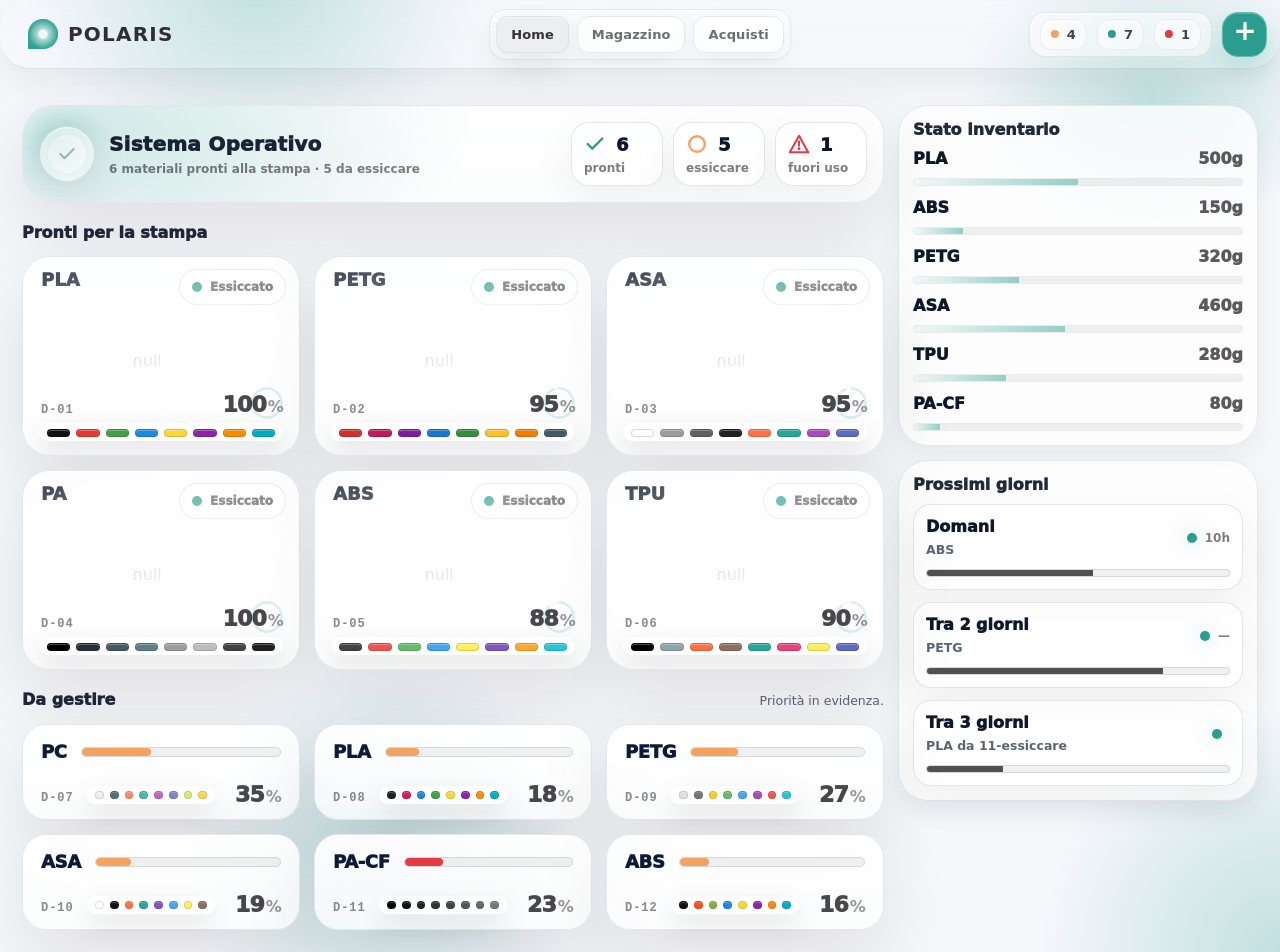
==== index.html @ 2bef2059 "On branch main  Changes to be committed: 	modified:   index.html" ====
<!doctype html>
<html lang="it">
<head>
  <meta charset="utf-8" />
  <meta name="viewport" content="width=device-width, initial-scale=1" />
  <title>POLARIS — Home</title>

  <link rel="stylesheet" href="theme.css" />
  <link rel="stylesheet" href="style.css" />
</head>

<body>

  
<header class="header header-nav">
  <div class="header-inner">
    <div class="brand">
      <div class="brand-link">
          <img src="polaris_logo.png" alt="Logo POLARIS" class="brand-mark">
          <span class="logo">POLARIS</span>
      </div>
    </div>

    <nav class="nav" aria-label="Navigazione">
      <a class="nav-link is-active" href="index.html">Home</a>
      <a class="nav-link" href="magazzino/index.html">Magazzino</a>
      <a class="nav-link" href="acquisti/index.html">Acquisti</a>
    </nav>
<div class="nav-Kpi">
    <div class="kpis kpis-compact" aria-label="Stato moduli">
      <div class="kpi kpi-compact" title="Da essiccare">
        <span class="dot is-dry"></span>
        <span class="v">4</span>
      </div>
      <div class="kpi kpi-compact" title="Essiccato">
        <span class="dot is-done"></span>
        <span class="v">7</span>
      </div>
      <div class="kpi kpi-compact" title="Errore">
        <span class="dot is-err"></span>
        <span class="v">1</span>
      </div>
    </div>
    <a class="header-cta" href="../aggiungi-modulo/index.html">
  <span aria-hidden="true">+</span>
</a>
    </div>
  </div>
</header>


  <main class="wrap">
    <div class="home-layout">

      <!-- LEFT -->
      <section class="home-left">

        <!-- Sistema Operativo -->
        <div class="sys card">
          <div class="sys-left">
            <div class="sys-badge ok" aria-hidden="true">
  <span class="sys-badge-glow"></span>
  <span class="sys-badge-ring"></span>

  <span class="sys-badge-core">
    <svg viewBox="0 0 24 24" class="sys-badge-ico" aria-hidden="true">
      <path d="M20 6L9 17l-5-5" fill="none" stroke="currentColor" stroke-width="2.6" stroke-linecap="round" stroke-linejoin="round"/>
    </svg>
  </span>
</div>

            <div class="sys-copy">
              <div class="sys-title">Sistema Operativo</div>
              <div class="sys-sub" id="sysSub">
                — materiali pronti alla stampa · — da essiccare
              </div>
            </div>
          </div>

          <div class="sys-kpis">
            <div class="sys-kpi">
              <div class="sys-kpi-top">
  <span class="sys-kpi-ico ok" aria-hidden="true">
    <svg viewBox="0 0 24 24">
      <path d="M20 6L9 17l-5-5" fill="none" stroke="currentColor" stroke-width="2.6" stroke-linecap="round" stroke-linejoin="round"/>
    </svg>
  </span>
  <span class="sys-kpi-num" id="kReady">—</span>
</div>
              <div class="sys-kpi-label">pronti</div>
            </div>

            <div class="sys-kpi">
              <div class="sys-kpi-top">
  <span class="sys-kpi-ico warn" aria-hidden="true">
    <svg viewBox="0 0 24 24">
      <circle cx="12" cy="12" r="8.5" fill="none" stroke="currentColor" stroke-width="2.6"/>
    </svg>
  </span>
  <span class="sys-kpi-num" id="kDry">—</span>
</div>
              <div class="sys-kpi-label">essiccare</div>
            </div>

            <div class="sys-kpi">
              <div class="sys-kpi-top">
  <span class="sys-kpi-ico err" aria-hidden="true">
    <svg viewBox="0 0 24 24">
      <path d="M12 3l10 18H2L12 3z" fill="none" stroke="currentColor" stroke-width="2.2" stroke-linejoin="round"/>
      <path d="M12 9v5" fill="none" stroke="currentColor" stroke-width="2.2" stroke-linecap="round"/>
      <path d="M12 17.2h.01" fill="none" stroke="currentColor" stroke-width="3.2" stroke-linecap="round"/>
    </svg>
  </span>
  <span class="sys-kpi-num" id="kOut">—</span>
</div>
              <div class="sys-kpi-label">fuori uso</div>
            </div>
          </div>
        </div>

        <!-- Pronti -->
        <div class="section-head">
          <div class="h2">Pronti per la stampa</div>
        </div>
        <div class="ready-grid" id="readyGrid"></div>

        <!-- Da gestire -->
        <div class="section-head">
          <div class="h2">Da gestire</div>
          <div class="muted" id="manageNote">Tutto sotto controllo.</div>
        </div>
        <div class="manage-grid" id="manageGrid"></div>

      </section>

      <!-- RIGHT -->
      <aside class="home-right">

        <!-- Inventario -->
        <div class="panel card">
          <div class="panel-top">
            <div class="h2">Stato inventario</div>
          </div>
          <div class="inv" id="invList"></div>
        </div>

        <!-- Prossimi giorni -->
        <div class="panel card">
          <div class="panel-top">
            <div class="h2">Prossimi giorni</div>
          </div>
          <div class="next" id="nextList"></div>
        </div>

      </aside>

    </div>
  </main>

  <script src="app.js"></script>
</body>
</html>
---- theme.css ----
:root{
  /* POLARIS Light */
  --bg:#f6f7fb;
  --panel: rgba(255,255,255,0.78);
  --panelSolid:#ffffff;
  --card: rgba(255,255,255,0.90);
  --text:#0f172a;
  --muted:#5b6476;
  --line:#e5e7ef;

  /* Stati (riusabili ovunque) */
  --hi:#e63946;
  --md:#f4a261;
  --lo:#2a9d8f;
  --info:#3a86ff;

  --r:16px;
}

*{ box-sizing:border-box; }
html, body {
  margin: 0;
  width: 100%;
  min-height: 100%;
}

body {
  min-height: 100vh;
  font-family: ui-sans-serif, system-ui, -apple-system, Segoe UI, Roboto, Helvetica, Arial;
  color: var(--text);
  background-color: var(--bg);
  background-image:
    radial-gradient(30vw 20vw at 20% 0%, #2a9d9040 0%, transparent 60%),
    radial-gradient(24vw 18vw at 90% 10%, #2a9d9040 0%, transparent 60%),
    radial-gradient(26vw 26vw at 30% 90%, #2a9d9040 0%, transparent 60%),
    radial-gradient(32vw 32vw at 100% 100%, #2a9d9040 0%, transparent 60%);
  background-repeat: no-repeat;
  background-size: cover;
}

.wrap{ margin:0 auto; padding:22px; }

.header{
  display:flex; align-items:flex-start; justify-content:space-between; gap:16px;
  padding: 22px 22px 0px 22px;
  /*border:1px solid var(--line);*/
  border-radius: 30px;
  /*background: var(--panel);*/
  backdrop-filter: blur(10px);
}

.header-nav{
  position: relative;
  display: flex;
  align-items: center;
}

.brand{
  display:flex;
  align-items:center;
}

.brand-link{
  display:inline-flex;
  align-items:center;
  gap:10px;
  text-decoration:none;
}

.brand-mark{
  width:30px;
  height:30px;
  object-fit:contain;
  display:block;
}

.brand .logo{
  font-size:20px;
  font-weight:900;
  letter-spacing:.02em;
  color: var(--text);
  line-height:1;
}

.brand .logo{
  font-size:20px;
  font-weight:1000;
  letter-spacing:.02em;
}

.nav{
  position: absolute;
  left: 50%;
  transform: translateX(-50%);
  display: flex;
  gap: 10px;
}

.nav-Kpi{
  position: absolute;
  left: 100%;
  transform: translateX(-100%);
  display: flex;
  gap: 10px;
  padding-right: 13px;
}

.nav-link{
  display:inline-flex;
  align-items:center;
  justify-content:center;
  padding:10px 14px;
  border-radius: 999px;
  border:1px solid var(--line);
  background: rgba(255,255,255,0.55);
  color: var(--text);
  text-decoration:none;
  font-weight: 900;
  font-size: 13px;
  letter-spacing: .01em;
  box-shadow: 0 10px 26px rgba(16,10,20,0.06), inset 0 1px 0 rgba(255,255,255,0.55);
}

.nav-link:hover{
  background: rgba(255,255,255,0.70);
}

.nav-link.is-active{
  background: rgba(255,255,255,0.82);
  box-shadow: 0 14px 36px rgba(16,10,20,0.10), inset 0 1px 0 rgba(255,255,255,0.60);
}

.header.header-nav .header-cta{
  display:grid;
  place-items:center;
  width:45px;
  height:45px;
  padding:0px 0px 6px 1px;
  flex:0 0 45px;
  border-radius:16px;
  text-decoration:none;
  white-space:nowrap;

  font-size:28px;
  line-height:1;
  font-weight:900;

  color:#ffffff;
  background: var(--lo);
  border:1px solid color-mix(in srgb, var(--lo) 72%, #ffffff 28%);
  box-shadow:
    0 12px 26px rgba(42,157,143,0.20),
    inset 0 1px 0 rgba(255,255,255,0.24);

  transition:
    transform .18s ease,
    box-shadow .18s ease;
}

.header.header-nav .header-cta:hover{
  transform: translateY(-1px);
  box-shadow:
    0 16px 32px rgba(42,157,143,0.24),
    inset 0 1px 0 rgba(255,255,255,0.24);
}

.header.header-nav .header-cta:active{
  transform: translateY(0);
}

.title{ display:flex; flex-direction:column; gap:6px; }
.title h1{ margin:0; font-size:22px; letter-spacing:0.2px; }
.title p{ margin:0; color:var(--muted); font-size:13px; line-height:1.35; }

.panel{
  border:1px solid var(--line);
  border-radius: var(--r);
  background: var(--panel);
  padding:14px;
}

.kpis{
  display:flex;
  gap:10px;
  justify-content:flex-end;
  flex-wrap:nowrap;
  gap:10px;
}

.kpi{
  padding:10px 12px;
  display:flex;
  align-items:center;
  gap:10px;
  border-radius:999px;
  border:1px solid var(--line);
  background: rgba(255,255,255,0.55);
}

.kpi .l{
  font-size:11px;
  color:var(--muted);
}

.kpi .v{
  margin-top: 0;
  font-weight: 700;
  font-size: 13px;
  line-height: 1;
}

.input, .select{
  width:100%;
  padding:10px 12px;
  border-radius:12px;
  border:1px solid var(--line);
  background: rgba(255,255,255,0.85);
  color:var(--text);
  outline:none;
}
.input:focus, .select:focus{
  border-color: rgba(58,134,255,0.45);
  box-shadow: 0 0 0 3px rgba(58,134,255,0.12);
}

.btn{
  padding:10px 12px;
  border-radius:12px;
  border:1px solid var(--line);
  background: rgba(255,255,255,0.75);
  color:var(--text);
  font-weight:800;
  cursor:pointer;
}
.btn.primary{
  background: #111827;
  border-color: #111827;
  color: #fff;
}
.btn:active{ transform: translateY(1px); }

.chip, .tag{
  border:1px solid var(--line);
  background: rgba(255,255,255,0.65);
  border-radius:999px;
}

.dot{ width:10px; height:10px; border-radius:50%; display:inline-block; }
.dot.is-dry{ background: var(--md); }
.dot.is-done{ background: var(--lo); }
.dot.is-err{ background: var(--hi); }

.muted{ color:var(--muted); font-size:12.5px; line-height:1.35; }
.mono{
  font-family: ui-monospace, SFMono-Regular, Menlo, Monaco, Consolas, "Liberation Mono", "Courier New";
  letter-spacing:.04em;
}

/* =========================
   POLARIS Design System — Add-on
   ========================= */

:root{
  --r-sm: 12px;
  --r-md: 16px;   /* già usato come --r */
  --r-lg: 22px;
  --r-xl: 30px;

  --shadow-1: 0 10px 26px rgba(16,10,20,0.06);
  --shadow-2: 0 18px 50px rgba(16,10,20,0.08);
  --shadow-3: 0 28px 76px rgba(16,10,20,0.10);

  --glass: rgba(255,255,255,0.55);
  --glass-strong: rgba(255,255,255,0.72);
}

/* Card “soft-depth” riutilizzabile */
.card{
  border-radius: var(--r-xl);
  border: 1px solid var(--line);
  background:
    radial-gradient(760px 240px at 60% -20%, rgba(255,255,255,0.78), rgba(255,255,255,0.30) 55%, rgba(255,255,255,0.10) 100%),
    linear-gradient(180deg, rgba(255,255,255,0.82), rgba(255,255,255,0.62));
  box-shadow: var(--shadow-3), inset 0 1px 0 rgba(255,255,255,0.60);
}

/* Panel = contenitore più “tecnico” (glass) */
.panel{
  border-radius: var(--r-xl);
  border: 1px solid var(--line);
  background: var(--panel);
  box-shadow: var(--shadow-1), inset 0 1px 0 rgba(255,255,255,0.55);
}

/* Buttons: aggiungiamo varianti che in acquisti usi già */
.btn{
  box-shadow: var(--shadow-1), inset 0 1px 0 rgba(255,255,255,0.55);
  border-radius: 14px;
}
.btn.ghost{
  background: transparent;
  border-color: rgba(20,16,20,0.12);
  box-shadow: none;
}
.btn.ghost:hover{
  background: rgba(255,255,255,0.35);
}

/* KPI compatti: dot + numero (come vuoi tu in header) */
.kpis-compact{ gap: 12px; }
.kpi-compact{
  padding: 10px 12px;
  border-radius: 999px;
  background: var(--glass);
}
/* Stock status dot (OK / Limite / Sotto soglia) */
.state{
  display:flex;
  align-items:center;
  justify-content:flex-end;
}

.state-dot{
  width:10px;
  height:10px;
  border-radius:999px;
  display:inline-block;
  border: 1px solid rgba(20,16,20,0.12);
  box-shadow:
    0 0 0 2px rgba(255,255,255,0.75),
    0 0 16px rgba(0,0,0,0.10);
}

.state-dot.ok{
  background: var(--lo);
  box-shadow:
    0 0 0 2px rgba(255,255,255,0.75),
    0 0 16px color-mix(in srgb, var(--lo) 35%, transparent);
}

.state-dot.warn{
  background: var(--md);
  box-shadow:
    0 0 0 2px rgba(255,255,255,0.75),
    0 0 16px color-mix(in srgb, var(--md) 35%, transparent);
}

.state-dot.err{
  background: var(--hi);
  box-shadow:
    0 0 0 2px rgba(255,255,255,0.75),
    0 0 16px color-mix(in srgb, var(--hi) 35%, transparent);
}

/* ===== TOP BAR (POLARIS reference) ===== */
.header.header-nav{
  position: sticky;
  top: 0;
  z-index: 1000;

  /* barra full-width attaccata */
  padding: 0;
  width: 100%;

  /*background: rgba(255,255,255,0.82);*/
  backdrop-filter: blur(16px);

  border-bottom: 1px solid rgba(20,16,20,0.08);
  box-shadow: 0 14px 34px rgba(20,16,20,0.06);
}

/* wrapper interno per non attaccare tutto ai bordi */
.header.header-nav .header-inner{
  height: 68px;
  display: flex;
  align-items: center;
  justify-content: space-between;
  gap: 18px;

  /* puoi aumentare/diminuire questo, ma non è “padding dell’header” */
  padding: 0 28px;
}

/* ===== BRAND ===== */
.header.header-nav .logo{
  font-weight: 900;
  font-size: 20px;
  letter-spacing: .06em;
  color: rgba(21,19,26,0.88);
}

/* ===== NAV (pill group) ===== */
.header.header-nav .nav{
  display: flex;
  align-items: center;
  gap: 8px;

  padding: 6px;
  border-radius: 16px;

  background: rgba(255,255,255,0.55);
  border: 1px solid rgba(20,16,20,0.08);
  box-shadow: inset 0 1px 0 rgba(255,255,255,0.70);
}

.header.header-nav .nav-link{
  padding: 10px 14px;
  border-radius: 12px;
  text-decoration: none;

  font-size: 13px;
  font-weight: 600;
  color: rgba(21,19,26,0.62);

  transition: background .18s ease, color .18s ease;
}

.header.header-nav .nav-link:hover{
  background: rgba(20,16,20,0.05);
  color: rgba(21,19,26,0.78);
}

.header.header-nav .nav-link.is-active{
  background: rgba(20,16,20,0.06);
  color: rgba(21,19,26,0.86);
  border: 1px solid rgba(20,16,20,0.06);
}

/* ===== KPI CAPSULE RIGHT ===== */
.header.header-nav .kpis.kpis-compact{
  display: flex;
  align-items: center;
  gap: 10px;

  padding: 6px 10px;
  border-radius: 16px;

  background: rgba(255,255,255,0.55);
  border: 1px solid rgba(20,16,20,0.08);
  box-shadow: inset 0 1px 0 rgba(255,255,255,0.70);
}

.header.header-nav .kpi.kpi-compact{
  display: inline-flex;
  align-items: center;
  gap: 8px;

  padding: 8px 10px;
  border-radius: 12px;
  background: rgba(255,255,255,0.45);
  border: 1px solid rgba(20,16,20,0.06);
}

.header.header-nav .kpi.kpi-compact .v{
  font-weight: 700;
  font-size: 13px;
  color: rgba(21,19,26,0.80);
}

/* Dot compatibile con warn/err (se già li hai nel theme, puoi ometterli) */
.header.header-nav .dot{
  width: 8px;
  height: 8px;
  border-radius: 999px;
  display: inline-block;
}
.header.header-nav .dot.warn{ background: var(--md); box-shadow: 0 0 14px color-mix(in srgb, var(--md) 35%, transparent); }
.header.header-nav .dot.err{ background: var(--hi); box-shadow: 0 0 14px color-mix(in srgb, var(--hi) 35%, transparent); }

.progress{
  position:absolute;
  right:11px;
  bottom:15px;
  width: 86px;
  height: 54px;
}

.progress-ring{
  position:absolute;
  right:0;
  bottom:0;
  width: 35px;
  height: 35px;
  border-radius: 999px;
  background: conic-gradient(currentColor 0deg calc(var(--p,85)*3.6deg), rgba(21,19,26,0.10) 0deg 360deg);
  opacity: 0.22;
  box-shadow: 0 16px 44px rgba(16,10,20,0.12);
  -webkit-mask: radial-gradient(circle, transparent 58%, #000 60%);
          mask: radial-gradient(circle, transparent 58%, #000 60%);
}
.progress-val{
  position:absolute;
  right:0;
  bottom:4px;
  font-weight: 1000;
  font-size: 22px;
  letter-spacing: -0.04em;
  color: rgba(21,19,26,0.78);
}
.progress-val span{
  font-size: 16px;
  font-weight: 900;
  color: rgba(21,19,26,0.45);
  margin-left: 2px;
}



/* =========================
   GLOBAL RESPONSIVE — header / spacing / mobile nav
   ========================= */
@media (max-width: 1100px){
  .header.header-nav .header-inner{
    height: auto;
    min-height: 68px;
    padding: 14px 22px;
    flex-wrap: wrap;
    align-items: center;
    justify-content: space-between;
    row-gap: 12px;
  }

  .header.header-nav .brand,
  .header.header-nav .nav,
  .header.header-nav .nav-Kpi{
    position: static;
    left: auto;
    transform: none;
  }

  .header.header-nav .nav{
    order: 3;
    width: 50%;
    justify-content: center;
    flex-wrap: wrap;
  }

  .header.header-nav .nav-Kpi{
    margin-left: auto;
    padding-right: 0;
    align-items: center;
  }
}

@media (max-width: 720px){
  .wrap{
    padding: 14px;
  }

  .header.header-nav{
    backdrop-filter: blur(14px);
  }

  .header.header-nav .header-inner{
    padding: 12px 14px 14px;
    gap: 10px;
    row-gap: 10px;
  }

  .brand-link{
    gap: 8px;
  }

  .brand-mark{
    width: 26px;
    height: 26px;
  }

  .header.header-nav .logo{
    font-size: 0px;
    letter-spacing: .04em;
  }

  .header.header-nav .nav{
    order: 2;
    width: 45%;
    padding: 4px;
    gap: 3px;
    border-radius: 14px;
    justify-content: stretch;
    display: grid;
    grid-template-columns: repeat(3, minmax(0, 1fr));
  }

  .header.header-nav .nav-link{
    min-width: 0;
    width: 100%;
    padding: 10px 12px;
    font-size: 10px;
    text-align: center;
    justify-content: center;
  }

  .header.header-nav .nav-Kpi{
    order: 3;
    width: 40%;
    margin-left: 0;
    justify-content: space-between;
    gap: 4px;
  }

  .header.header-nav .kpis.kpis-compact{
    flex: 1 1 auto;
    min-width: 0;
    gap: 6px;
    padding: 4px 4px;
    justify-content: space-between;
  }

  .header.header-nav .kpi.kpi-compact{
    flex: 1 1 0;
    min-width: 0;
    justify-content: center;
    padding: 6px 4px;
  }

  .header.header-nav .kpi.kpi-compact .v{
    font-size: 10px;
  }

  .header.header-nav .header-cta{
    width: 30px;
    height: 30px;
    flex: 0 0 20px;
    padding: 0 0 5px 0.5px;
    font-size: 20px;
    border-radius: 14px;
  }
}

@media (max-width: 420px){
  .wrap{
    padding: 12px;
  }

  .header.header-nav .header-inner{
    padding: 10px 12px 12px;
  }

  .header.header-nav .logo{
    font-size: 15px;
  }

  .header.header-nav .nav-link{
    font-size: 11px;
    padding: 2px 2px;
  }

  .header.header-nav .kpis.kpis-compact{
    gap: 4px;
    padding: 0px;
  }

  .header.header-nav .kpi.kpi-compact{
    padding: 8px 4px;
  }
}
---- style.css ----
/* HOME — POLARIS system overview (page-specific) */
.home-layout{
  margin-top:14px;
  display:grid;
  grid-template-columns: 1fr 360px;
  gap:14px;
  align-items:start;
}

.home-left{ display:flex; flex-direction:column; gap:14px; }
.home-right{ display:flex; flex-direction:column; gap:14px; }

/* ---- System card ---- */
.sys{
  position: relative;
  padding:16px;
  display:flex;
  justify-content:space-between;
  align-items:center;
  gap:14px;
  border-radius: 30px;
  overflow: hidden;
}

/* glow localizzato a sinistra (soft) */
.sys::before{
  content:"";
  position:absolute;
  inset:-40px;
  background:
    radial-gradient(520px 260px at 120px 55px,
      color-mix(in srgb, var(--lo) 26%, transparent),
      transparent 70%);
  filter: blur(10px);
  pointer-events:none;
}

/* micro highlight per dare “depth” sopra al glow */
.sys::after{
  content:"";
  position:absolute;
  inset:0;
  background: linear-gradient(180deg,
    rgba(255,255,255,0.25),
    rgba(255,255,255,0.05));
  pointer-events:none;
}

/* assicura che il contenuto stia sopra ai layer */
.sys > *{
  position: relative;
  z-index: 1;
}

.sys-left{
  display:flex;
  align-items:center;
  gap:14px;
  min-width:0;
}

.sys-icon{
  width:52px;
  height:52px;
  border-radius: 18px;
  border:1px solid rgba(20,16,20,0.10);
  background: rgba(255,255,255,0.70);
  box-shadow: 0 18px 50px rgba(16,10,20,0.08), inset 0 1px 0 rgba(255,255,255,0.60);
  display:grid;
  place-items:center;
  position:relative;
  overflow:hidden;
}

.sys-icon-dot{
  position:absolute;
  inset:auto;
  width:10px;
  height:10px;
  border-radius:999px;
  background: var(--lo);
  box-shadow: 0 0 22px color-mix(in srgb, var(--lo) 35%, transparent);
  left:10px;
  top:10px;
}

.sys-kpi-top{ gap:10px; }

.sys-kpi-ico{
  width:22px;
  height:22px;
  border-radius: 9px;
  display:inline-flex;
  align-items:center;
  justify-content:center;
  font-weight:900;
  font-size:13px;
  background: rgba(255,255,255,0.65);
  box-shadow: inset 0 1px 0 rgba(255,255,255,0.60);
  line-height:1;
}

.sys-kpi-ico.ok{ color: var(--lo); }
.sys-kpi-ico.warn{ color: var(--md); }
.sys-kpi-ico.err{ color: var(--hi); }

/* i tuoi KPI usano .dot ok/warn/err ma in theme non sono definiti */
.dot.ok{ background: var(--lo); box-shadow: 0 0 18px color-mix(in srgb, var(--lo) 35%, transparent); }
.dot.warn{ background: var(--md); box-shadow: 0 0 18px color-mix(in srgb, var(--md) 35%, transparent); }
.dot.err{ background: var(--hi); box-shadow: 0 0 18px color-mix(in srgb, var(--hi) 35%, transparent); }

.sys-icon-check{
  font-weight:1000;
  color: rgba(21,19,26,0.80);
}

.sys-copy{ min-width:0; }
.sys-title{
  font-size:20px;
  font-weight:1000;
  letter-spacing:.01em;
  color: rgba(15,23,42,0.95);
}
.sys-sub{
  margin-top:6px;
  font-size:12px;
  font-weight:900;
  color: rgba(21,19,26,0.55);
}

.sys-kpis{
  display:flex;
  gap:10px;
  align-items:center;
}

.sys-kpi{
  padding:10px 12px;
  border-radius: 18px;
  border:1px solid rgba(20,16,20,0.10);
  background: rgba(255,255,255,0.62);
  box-shadow: 0 16px 44px rgba(16,10,20,0.06), inset 0 1px 0 rgba(255,255,255,0.60);
  min-width: 92px;
}

.sys-kpi-top{
  display:flex;
  align-items:center;
  gap:8px;
}

.sys-kpi-num{
  font-size:18px;
  font-weight:1000;
  font-variant-numeric: tabular-nums;
}

.sys-kpi-label{
  margin-top:6px;
  font-size:12px;
  font-weight:900;
  color: rgba(21,19,26,0.55);
}

/* ---- Section headings ---- */
.section-head{
  display:flex;
  align-items:baseline;
  justify-content:space-between;
  margin-top: 6px;
}

.h2{
  font-size:16px;
  font-weight:1000;
  color: rgba(15,23,42,0.92);
}

/* ---- Ready cards ---- */
.ready-grid{
  display:grid;
  grid-template-columns: repeat(3, minmax(0,1fr));
  gap:14px;
}

.ready-card{
  padding:16px;
  border-radius: 28px;
  cursor:pointer;
  transition: transform .25s ease, box-shadow .25s ease;
  position: relative;
  overflow: hidden;
  display: flex;
  flex-direction: column;
  justify-content: space-between;
  min-height: 200px;
  padding-bottom: 18px;
}


.ready-card:hover{ transform: translateY(-2px); }

.ready-top{
  display:flex;
  align-items:flex-start;
  justify-content:space-between;
  gap:12px;
  padding-left: 18px;
  padding: 12px 13px 0px 18px;
}

.ready-mat{
  font-size:18px;
  font-weight:1000;
}

.badge-soft{
  display:inline-flex;
  align-items:center;
  gap:8px;
  padding:10px 12px;
  border-radius:999px;
  border:1px solid rgba(20,16,20,0.10);
  background: rgba(255,255,255,0.68);
  font-weight:1000;
  font-size:12px;
  color: rgba(21,19,26,0.70);
  white-space:nowrap;
}

.badge-soft::before{
  content:"";
  width:10px; height:10px;
  border-radius:999px;
  background: rgba(21,19,26,0.18);
}

.badge-soft.done::before{ background: var(--lo); }
.badge-soft.dry::before{ background: var(--md); }
.badge-soft.err::before{ background: var(--hi); }

/* area centrale: non influisce sull’altezza perché è absolute */
.POLARIS-mark{
  position: absolute;
  left: 45%;
  top: 52%;
  transform: translate(-50%, -50%);
  pointer-events: none;
  opacity: .95;
}

/* dimensione logo */
.POLARIS-mark svg{
  width: 200px;
  height: 200px;
  display: block;
}

/* colore per stato (già coerente col tuo sistema) */
.ready-card.done .POLARIS-mark svg{ color: var(--lo); }
.ready-card.dry  .POLARIS-mark svg{ color: var(--md); }
.ready-card.err  .POLARIS-mark svg{ color: var(--hi); }

/* glow calm */
.ready-card .POLARIS-mark svg{
  filter: drop-shadow(0 18px 30px rgba(0,0,0,0.12));
}

/* assicurati che header/footer stiano sopra al logo */
.ready-top,

/* opzionale: evita che il logo copra troppo i testi */
.ready-card::after{
  content:"";
  position:absolute;
  inset:0;
  background: radial-gradient(420px 220px at 50% 55%,
    rgba(255,255,255,0.72),
    rgba(255,255,255,0.12) 60%,
    rgba(255,255,255,0.06) 100%);
  z-index: 1;
  pointer-events:none;
}

.POLARIS-icon{
  width: 120px;
  height: 120px;
  color: var(--lo);
  filter: drop-shadow(0 22px 30px rgba(0,0,0,0.12));
  opacity: .95;
}

.ready-card.dry .POLARIS-icon{ color: var(--md); }
.ready-card.err .POLARIS-icon{ color: var(--hi); opacity: .90; }

/* ---- Manage cards ---- */
.manage-grid{
  display:grid;
  grid-template-columns: repeat(3, minmax(0,1fr));
  gap:14px;
}

.manage-card{
  position:relative;
  min-height:30px;
  padding:18px 18px 58px;
  border-radius:24px;
}

.manage-top{
  display:flex;
  align-items:center;
  gap:14px;
  margin-bottom:0px;
}

.manage-title{
  flex:0 0 auto;
  font-size:18px;
  font-weight:1000;
  letter-spacing:-0.02em;
  line-height:1;
  color: rgba(8,22,52,0.98);
  min-width: fit-content;
}

.manage-bar{
  flex:1 1 auto;
  min-width:0;
  height:10px;
  border-radius:999px;
  border:1px solid rgba(20,16,20,0.10);
  background: rgba(21,19,26,0.06);
  overflow:hidden;
}

.manage-bar > div{
  height:100%;
  width:0%;
  background: var(--md);
  border-radius:999px;
}

.manage-card.is-err .manage-bar > div{
  background: var(--hi);
}

.manage-foot{
  position:absolute;
  left:18px;
  right:18px;
  bottom:14px;
  height:30px;
}

/* ID modulo */
.manage-card .module-id{
  position:absolute;
  left:0;
  bottom:0;
  padding-left:0;
  font-family: ui-monospace, SFMono-Regular, Menlo, Monaco, Consolas, "Liberation Mono", "Courier New";
  font-size:12px;
  font-weight:900;
  letter-spacing:0.08em;
  color: rgba(21,19,26,0.50);
}

/* Palette centrale */
.manage-card .palette8.palette-bottom{
  position:absolute;
  left:46px;
  right:66px;
  bottom:1px;
  transform:none;
  display:grid;
  grid-template-columns: repeat(8, 1fr);
  gap:6px;
  padding:5px 8px;
  height:18px;
  border-radius:999px;
  background: rgba(255,255,255,0.92);
  box-shadow:
    0 10px 26px rgba(16,10,20,0.10),
    inset 0 1px 0 rgba(255,255,255,0.85);
}

.manage-card .palette-slot{
  width:100%;
  height:8px;
  border-radius:999px;
  background: var(--slot, rgba(21,19,26,0.10));
  border:1px solid rgba(0,0,0,0.12);
  box-shadow: inset 0 1px 0 rgba(255,255,255,0.24);
}

/* Percentuale a destra */
.manage-card .progress{
  position:absolute;
  right:0;
  bottom:0;
  width:58px;
  height:28px;
}

.manage-card .progress-val{
  position:absolute;
  right:0;
  bottom:-2px;
  font-weight:1000;
  font-size:22px;
  letter-spacing:-0.04em;
  color: rgba(21,19,26,0.78);
  white-space:nowrap;
}

.manage-card .progress-val span{
  font-size:16px;
  font-weight:900;
  color: rgba(21,19,26,0.45);
  margin-left:2px;
}

/* ---- Right panels ---- */
.panel{ padding:14px; }

.panel-top{
  display:flex;
  align-items:center;
  justify-content:space-between;
  margin-bottom:10px;
}

/* Inventory list */
.inv{
  display:flex;
  flex-direction:column;
  gap:12px;
}

.inv-row{
  display:grid;
  grid-template-columns: 1fr auto;
  gap:10px;
  align-items:center;
}

.inv-name{ font-weight:1000; }
.inv-g{ font-weight:1000; color: rgba(21,19,26,0.70); }

.inv-bar{
  grid-column: 1 / -1;
  height:8px;
  border-radius:999px;
  border:1px solid rgba(20, 16, 20, 0.014);
  background: rgba(21,19,26,0.06);
  overflow:hidden;
}
.inv-bar > div{
  height:100%;
  width:0%;
  background: linear-gradient(90deg,
    color-mix(in srgb, var(--lo) 5%, white),
    color-mix(in srgb, var(--lo) 50%, white));
}

/* Next days */
.next{
  display:flex;
  flex-direction:column;
  gap:12px;
}

.next-item{
  padding:12px;
  border-radius:18px;
  border:1px solid rgba(20,16,20,0.10);
  background: rgba(255,255,255,0.62);
  box-shadow: 0 16px 44px rgba(16,10,20,0.05), inset 0 1px 0 rgba(255,255,255,0.60);
}

.next-top{
  display:flex;
  justify-content:space-between;
  align-items:center;
  gap:10px;
}

.next-title{ font-weight:1000; }
.next-meta{
  display:flex;
  align-items:center;
  gap:8px;
  font-size:12px;
  font-weight:900;
  color: rgba(21,19,26,0.55);
}

.next-line{
  margin-top:10px;
  height:8px;
  border-radius:999px;
  border:1px solid rgba(20,16,20,0.10);
  background: rgba(21,19,26,0.06);
  overflow:hidden;
}
.next-line > div{
  height:100%;
  width:0%;
  background: rgba(21,19,26,0.72);
}

.icon-frame svg{
  width: 140px;
  height: 140px;
  display:block;
}

.POLARIS-icon{
  color: var(--lo);
  filter: drop-shadow(0 22px 30px rgba(0,0,0,0.12));
  opacity: .95;
}

.ready-card.dry .POLARIS-icon{ color: var(--md); }
.ready-card.err .POLARIS-icon{ color: var(--hi); opacity: .92; }

/* ===== SYS LEFT BADGE (come reference) ===== */
.sys-badge{
  width:56px;
  height:56px;
  position:relative;
  display:grid;
  place-items:center;
  flex: 0 0 auto;
}

/* glow verde dietro */
.sys-badge-glow{
  position:absolute;
  inset:-14px;
  border-radius:999px;
  background: radial-gradient(circle at 40% 35%,
    color-mix(in srgb, var(--lo) 30%, transparent),
    transparent 62%);
  filter: blur(8px);
  pointer-events:none;
}

/* ring glass (bordo morbido) */
.sys-badge-ring{
  position:absolute;
  inset:0;
  border-radius:999px;
  border:1px solid rgba(20,16,20,0.10);
  background: rgba(255,255,255,0.55);
  box-shadow: 0 16px 44px rgba(16,10,20,0.08), inset 0 1px 0 rgba(255,255,255,0.65);
  pointer-events:none;
}

/* nucleo interno (più “pieno” e pulito) */
.sys-badge-core{
  width:40px;
  height:40px;
  border-radius:999px;
  display:grid;
  place-items:center;
  background: linear-gradient(180deg, rgba(255,255,255,0.88), rgba(255,255,255,0.62));
  border: 1px solid rgba(20,16,20,0.10);
  box-shadow: inset 0 1px 0 rgba(255,255,255,0.70);
}

/* icona check */
.sys-badge-ico{
  width:20px;
  height:20px;
  color: rgba(21,19,26,0.80);
}

/* stato OK (verde) — se in futuro vuoi warning/err, cambi solo la classe */
.sys-badge.ok .sys-badge-glow{
  background: radial-gradient(circle at 40% 35%,
    color-mix(in srgb, var(--lo) 30%, transparent),
    transparent 62%);
}

/* ===== SYS KPI ICONS ===== */
.sys-kpi-top{ gap:10px; }

.sys-kpi-ico{
  width:22px;
  height:22px;
  border-radius:999px;
  display:grid;
  place-items:center;
  /*border:1px solid rgba(20,16,20,0.10);*/
  background: rgba(255,255,255,0.65);
  box-shadow: inset 0 1px 0 rgba(255,255,255,0.60);
}

.sys-kpi-ico svg{
  width:22px;
  height:22px;
}

.sys-kpi-ico.ok{  color: var(--lo); }
.sys-kpi-ico.warn{ color: var(--md); }
.sys-kpi-ico.err{ color: var(--hi); }

@keyframes POLARISPulse{
  0%,100%{ filter: drop-shadow(0 18px 28px rgba(0,0,0,0.10)); transform: translateY(0); }
  50%{ filter: drop-shadow(0 24px 38px rgba(0,0,0,0.14)); transform: translateY(-1px); }
}

.ready-card .POLARIS-icon{
  animation: POLARISPulse 4.2s ease-in-out infinite;
}

/* Responsive */
@media (max-width: 1180px){
  .home-layout{ grid-template-columns: 1fr; }
  .ready-grid{ grid-template-columns: repeat(2, minmax(0,1fr)); }
  .manage-grid{ grid-template-columns: repeat(2, minmax(0,1fr)); }
}
@media (max-width: 720px){
  .ready-grid, .manage-grid{ grid-template-columns: 1fr; }
}

.tile-foot{
  position:absolute;
  left:16px;
  right:16px;
  bottom:14px;
  height:64px;
  z-index:4;
}

.module-id{
  position:absolute;
  left:2px;
  bottom:24px;
  font-family: ui-monospace, SFMono-Regular, Menlo, Monaco, Consolas, "Liberation Mono","Courier New";
  font-size:12px;
  font-weight:900;
  letter-spacing:0.08em;
  color: rgba(21,19,26,0.50);
}

.palette-bottom{
  position:absolute;
  left:0;
  right:0px;
  bottom:0;
  transform:none;
  display:grid;
  grid-template-columns: repeat(8, 1fr);
  gap:6px;

  padding:6px 8px;
  height:18px;
  border-radius:999px;
  background: rgb(255 255 255 / 38%);
  box-shadow:
    0 10px 26px rgba(16,10,20,0.12),
    inset 0 1px 0 rgba(255,255,255,0.85);
}

.palette-slot{
  width:100%;
  height:8px;
  border-radius:999px;
  background: var(--slot, rgba(21,19,26,0.10));
  border:1px solid rgba(0,0,0,0.14);
  box-shadow: inset 0 1px 0 rgba(255,255,255,0.28);
}

.progress{
  position:absolute;
  right:0;
  bottom:2px;
  width:64px;
  height:52px;
}

.progress-ring{
  position:absolute;
  right:0;
  bottom:20px;
  width:32px;
  height:32px;
  border-radius:999px;
  background: conic-gradient(currentColor 0deg calc(var(--p,85)*3.6deg), rgba(21,19,26,0.10) 0deg 360deg);
  opacity:0.20;
  -webkit-mask: radial-gradient(circle, transparent 58%, #000 60%);
          mask: radial-gradient(circle, transparent 58%, #000 60%);
}

.ready-card .progress-ring{
  color: #49b3a6;
}

.ready-card .progress-val{
  color: rgba(21,19,26,0.78);
}

.ready-card .progress-val span{
  color: rgba(21,19,26,0.45);
}

.progress-val{
  position:absolute;
  right:0;
  bottom:22px;
  font-weight:1000;
  font-size:22px;
  letter-spacing:-0.04em;
  color: rgba(21,19,26,0.78);
}

.progress-val span{
  font-size:16px;
  font-weight:900;
  color: rgba(21,19,26,0.45);
  margin-left:2px;
}



/* =========================
   HOME RESPONSIVE
   ========================= */
@media (max-width: 1100px){
  .home-layout{
    grid-template-columns: 1fr;
  }

  .home-right{
    display: grid;
    grid-template-columns: repeat(2, minmax(0, 2fr));
    gap: 14px;
  }

  .sys{
    flex-direction: column;
    align-items: stretch;
  }

  .sys-kpis{
    width: 100%;
    justify-content: space-between;
    flex-wrap: wrap;
  }

  .sys-kpi{
    flex: 1 1 160px;
  }

  .ready-grid,
  .manage-grid{
    grid-template-columns: repeat(2, minmax(0, 1fr));
  }
}

@media (max-width: 720px){
  .home-layout{
    margin-top: 10px;
    gap: 12px;
  }

  .home-left,
  .home-right{
    gap: 12px;
  }

  .home-right{
    grid-template-columns: 1fr;
  }

  .sys{
    padding: 14px;
    gap: 14px;
    border-radius: 24px;
  }

  .sys-left{
    align-items: flex-start;
    gap: 12px;
  }

  .sys-title{
    font-size: 18px;
  }

  .sys-sub{
    font-size: 11px;
    line-height: 1.45;
  }

  .sys-kpis{
    display: grid;
    grid-template-columns: repeat(3, minmax(0, 1fr));
    gap: 8px;
  }

  .sys-kpi{
    min-width: 0;
    padding: 10px;
    border-radius: 16px;
  }

  .sys-kpi-top{
    gap: 6px;
  }

  .sys-kpi-num{
    font-size: 16px;
  }

  .sys-kpi-label{
    font-size: 11px;
  }

  .section-head{
    align-items: flex-start;
    gap: 8px;
    flex-direction: column;
  }

  .ready-grid,
  .manage-grid{
    grid-template-columns: 1fr;
    gap: 12px;
  }

  .ready-card{
    min-height: 190px;
    border-radius: 24px;
    padding: 14px;
    padding-bottom: 16px;
  }

  .ready-top{
    padding: 2px 2px 0;
    gap: 10px;
  }

  .ready-mat{
    font-size: 17px;
  }

  .badge-soft{
    padding: 8px 10px;
    font-size: 11px;
  }

  .POLARIS-mark{
    left: 50%;
    top: 51%;
  }

  .POLARIS-mark svg,
  .POLARIS-icon{
    width: 126px;
    height: 126px;
  }

  .tile-foot{
    left: 14px;
    right: 14px;
    bottom: 12px;
    height: 58px;
  }

  .module-id{
    font-size: 11px;
    bottom: 22px;
  }

  .palette-bottom{
    gap: 4px;
    padding: 5px 6px;
    height: 16px;
  }

  .palette-slot{
    height: 6px;
  }

  .progress{
    width: 60px;
    height: 44px;
    right: 0;
    bottom: 0;
  }

  .progress-ring{
    width: 28px;
    height: 28px;
    bottom: 14px;
  }

  .progress-val{
    bottom: 14px;
    font-size: 18px;
  }

  .progress-val span{
    font-size: 13px;
  }

  .manage-card{
    min-height: 112px;
    padding: 14px 14px 52px;
    border-radius: 22px;
  }

  .manage-top{
    align-items: flex-start;
    gap: 10px;
    flex-direction: column;
  }

  .manage-title{
    font-size: 17px;
  }

  .manage-bar{
    width: 100%;
  }

  .manage-foot{
    left: 14px;
    right: 14px;
    bottom: 12px;
  }

  .manage-card .palette8.palette-bottom{
    left: 42px;
    right: 56px;
    gap: 4px;
    padding: 4px 6px;
    height: 16px;
  }

  .manage-card .palette-slot{
    height: 6px;
  }

  .manage-card .progress{
    width: 50px;
    height: 24px;
  }

  .manage-card .progress-val{
    font-size: 18px;
  }

  .panel{
    padding: 12px;
    border-radius: 22px;
  }

  .panel-top{
    margin-bottom: 8px;
  }

  .inv,
  .next{
    gap: 10px;
  }

  .next-item{
    padding: 10px;
    border-radius: 16px;
  }

  .next-top{
    align-items: flex-start;
    flex-direction: column;
    gap: 8px;
  }

  .next-meta{
    font-size: 11px;
  }
}

@media (max-width: 520px){
  .sys-left{
    flex-direction: column;
    align-items: flex-start;
  }

  .sys-kpis{
    grid-template-columns: 1fr;
  }

  .sys-kpi{
    width: 100%;
  }

  .ready-card{
    min-height: 176px;
  }

  .ready-mat,
  .manage-title{
    font-size: 16px;
  }

  .POLARIS-mark svg,
  .POLARIS-icon{
    width: 112px;
    height: 112px;
  }

  .manage-card .palette8.palette-bottom{
    left: 0;
    right: 56px;
    bottom: -22px;
  }

  .manage-card{
    padding-bottom: 74px;
  }

  .manage-card .module-id{
    bottom: 22px;
  }
}

@media (max-width: 380px){
  .sys{
    padding: 12px;
  }

  .ready-card,
  .manage-card,
  .panel{
    border-radius: 20px;
  }

  .badge-soft{
    max-width: 100%;
  }

  .ready-top{
    flex-direction: column;
    align-items: flex-start;
  }

  .tile-foot{
    height: 54px;
  }

  .palette-bottom{
    right: 54px;
  }

  .progress{
    width: 52px;
  }

  .progress-val,
  .manage-card .progress-val{
    font-size: 16px;
  }
}
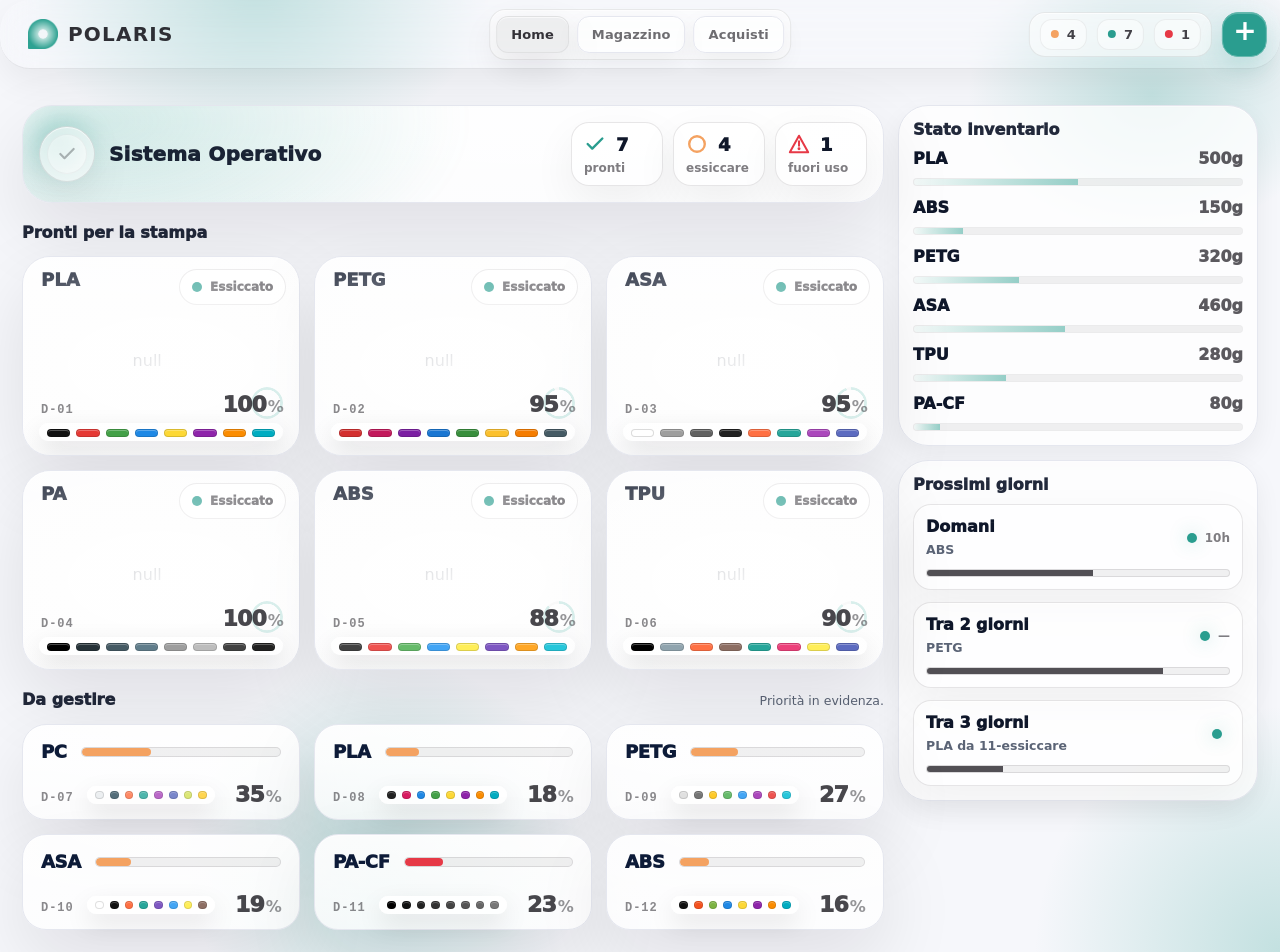
==== commit 41bc53f3: "On branch main 	modified:   acquisti/style.css 	modified:   index.html 	modified:   magazzino/style." ====
--- a/index.html
+++ b/index.html
@@ -41,7 +41,7 @@
         <span class="v">1</span>
       </div>
     </div>
-    <a class="header-cta" href="../aggiungi-modulo/index.html">
+    <a class="header-cta" href="aggiungi-modulo/index.html">
   <span aria-hidden="true">+</span>
 </a>
     </div>
@@ -71,9 +71,6 @@
 
             <div class="sys-copy">
               <div class="sys-title">Sistema Operativo</div>
-              <div class="sys-sub" id="sysSub">
-                — materiali pronti alla stampa · — da essiccare
-              </div>
             </div>
           </div>
 
@@ -85,7 +82,7 @@
       <path d="M20 6L9 17l-5-5" fill="none" stroke="currentColor" stroke-width="2.6" stroke-linecap="round" stroke-linejoin="round"/>
     </svg>
   </span>
-  <span class="sys-kpi-num" id="kReady">—</span>
+  <span class="sys-kpi-num">7</span>
 </div>
               <div class="sys-kpi-label">pronti</div>
             </div>
@@ -97,7 +94,7 @@
       <circle cx="12" cy="12" r="8.5" fill="none" stroke="currentColor" stroke-width="2.6"/>
     </svg>
   </span>
-  <span class="sys-kpi-num" id="kDry">—</span>
+  <span class="sys-kpi-num">4</span>
 </div>
               <div class="sys-kpi-label">essiccare</div>
             </div>
--- a/theme.css
+++ b/theme.css
@@ -549,6 +549,7 @@
 
   .header.header-nav{
     backdrop-filter: blur(14px);
+    width: 100%;
   }
 
   .header.header-nav .header-inner{
@@ -602,7 +603,7 @@
   .header.header-nav .kpis.kpis-compact{
     flex: 1 1 auto;
     min-width: 0;
-    gap: 6px;
+    gap: 3px;
     padding: 4px 4px;
     justify-content: space-between;
   }
@@ -611,7 +612,7 @@
     flex: 1 1 0;
     min-width: 0;
     justify-content: center;
-    padding: 6px 4px;
+    padding: 11.5px 4px;
   }
 
   .header.header-nav .kpi.kpi-compact .v{
@@ -620,11 +621,11 @@
 
   .header.header-nav .header-cta{
     width: 30px;
-    height: 30px;
+    height: 30%;
     flex: 0 0 20px;
     padding: 0 0 5px 0.5px;
     font-size: 20px;
-    border-radius: 14px;
+    border-radius: 12px;
   }
 }
 
@@ -634,21 +635,22 @@
   }
 
   .header.header-nav .header-inner{
-    padding: 10px 12px 12px;
+    width: 100%;
+    
   }
 
   .header.header-nav .logo{
-    font-size: 15px;
+    font-size: 0px;
   }
 
   .header.header-nav .nav-link{
     font-size: 11px;
-    padding: 2px 2px;
+    padding: 7px 9px;
   }
 
   .header.header-nav .kpis.kpis-compact{
-    gap: 4px;
-    padding: 0px;
+    gap: 2px;
+    padding: 3px;
   }
 
   .header.header-nav .kpi.kpi-compact{
--- a/style.css
+++ b/style.css
@@ -773,7 +773,7 @@
   }
 
   .home-right{
-    grid-template-columns: 1fr;
+    grid-template-columns: 2fr;
   }
 
   .sys{
@@ -782,21 +782,26 @@
     border-radius: 24px;
   }
 
+  .sys-badge {
+    width: 40px;
+    height: 40px;
+  }
   .sys-left{
     align-items: flex-start;
     gap: 12px;
   }
 
   .sys-title{
-    font-size: 18px;
+    font-size: 13px;
   }
 
   .sys-sub{
-    font-size: 11px;
+    font-size: 10px;
     line-height: 1.45;
   }
 
   .sys-kpis{
+    width: 55%;
     display: grid;
     grid-template-columns: repeat(3, minmax(0, 1fr));
     gap: 8px;
@@ -824,12 +829,6 @@
     align-items: flex-start;
     gap: 8px;
     flex-direction: column;
-  }
-
-  .ready-grid,
-  .manage-grid{
-    grid-template-columns: 1fr;
-    gap: 12px;
   }
 
   .ready-card{
@@ -987,12 +986,7 @@
 
 @media (max-width: 520px){
   .sys-left{
-    flex-direction: column;
     align-items: flex-start;
-  }
-
-  .sys-kpis{
-    grid-template-columns: 1fr;
   }
 
   .sys-kpi{
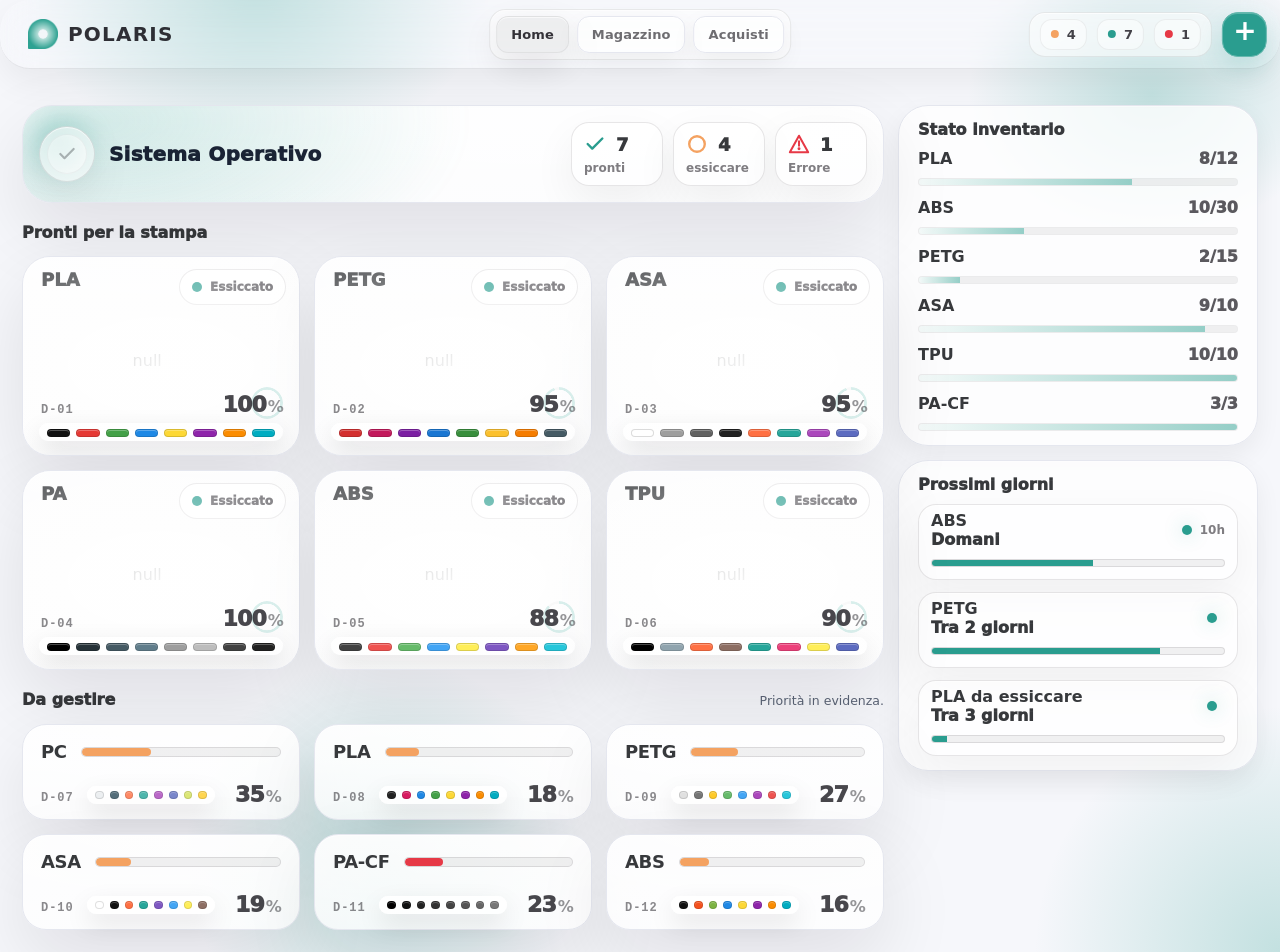
==== commit 70d0c05f: "On branch main 	modified:   index.html 	modified:   style.css 	modified:   theme.css" ====
--- a/index.html
+++ b/index.html
@@ -110,7 +110,7 @@
   </span>
   <span class="sys-kpi-num" id="kOut">—</span>
 </div>
-              <div class="sys-kpi-label">fuori uso</div>
+              <div class="sys-kpi-label">Errore</div>
             </div>
           </div>
         </div>
--- a/theme.css
+++ b/theme.css
@@ -4,7 +4,7 @@
   --panel: rgba(255,255,255,0.78);
   --panelSolid:#ffffff;
   --card: rgba(255,255,255,0.90);
-  --text:#0f172a;
+  --text:#37393c;
   --muted:#5b6476;
   --line:#e5e7ef;
 
@@ -14,7 +14,7 @@
   --lo:#2a9d8f;
   --info:#3a86ff;
 
-  --r:16px;
+  --r:16px;color: rgb(91 95 103)
 }
 
 *{ box-sizing:border-box; }
@@ -511,13 +511,9 @@
    ========================= */
 @media (max-width: 1100px){
   .header.header-nav .header-inner{
+    width: 100vw;
     height: auto;
     min-height: 68px;
-    padding: 14px 22px;
-    flex-wrap: wrap;
-    align-items: center;
-    justify-content: space-between;
-    row-gap: 12px;
   }
 
   .header.header-nav .brand,
@@ -529,10 +525,8 @@
   }
 
   .header.header-nav .nav{
-    order: 3;
     width: 50%;
     justify-content: center;
-    flex-wrap: wrap;
   }
 
   .header.header-nav .nav-Kpi{
@@ -553,18 +547,19 @@
   }
 
   .header.header-nav .header-inner{
+    width: 100vw;
     padding: 12px 14px 14px;
     gap: 10px;
     row-gap: 10px;
   }
 
   .brand-link{
-    gap: 8px;
+    gap: 6px;
   }
 
   .brand-mark{
-    width: 26px;
-    height: 26px;
+    width: 24px;
+    height: 24px;
   }
 
   .header.header-nav .logo{
--- a/style.css
+++ b/style.css
@@ -173,7 +173,7 @@
 .h2{
   font-size:16px;
   font-weight:1000;
-  color: rgba(15,23,42,0.92);
+  color: var(--text);
 }
 
 /* ---- Ready cards ---- */
@@ -317,10 +317,10 @@
 .manage-title{
   flex:0 0 auto;
   font-size:18px;
-  font-weight:1000;
+  font-weight:700;
   letter-spacing:-0.02em;
   line-height:1;
-  color: rgba(8,22,52,0.98);
+  color: var(--text);
   min-width: fit-content;
 }
 
@@ -422,7 +422,7 @@
 }
 
 /* ---- Right panels ---- */
-.panel{ padding:14px; }
+.panel{ padding:14px 19px 14px 19px; }
 
 .panel-top{
   display:flex;
@@ -445,7 +445,7 @@
   align-items:center;
 }
 
-.inv-name{ font-weight:1000; }
+.inv-name{ font-weight:700; }
 .inv-g{ font-weight:1000; color: rgba(21,19,26,0.70); }
 
 .inv-bar{
@@ -472,7 +472,7 @@
 }
 
 .next-item{
-  padding:12px;
+  padding:6px 12px 12px 12px;
   border-radius:18px;
   border:1px solid rgba(20,16,20,0.10);
   background: rgba(255,255,255,0.62);
@@ -507,7 +507,7 @@
 .next-line > div{
   height:100%;
   width:0%;
-  background: rgba(21,19,26,0.72);
+  background:var(--lo);
 }
 
 .icon-frame svg{
@@ -741,14 +741,11 @@
   }
 
   .sys{
-    flex-direction: column;
     align-items: stretch;
   }
 
   .sys-kpis{
-    width: 100%;
     justify-content: space-between;
-    flex-wrap: wrap;
   }
 
   .sys-kpi{
@@ -801,15 +798,17 @@
   }
 
   .sys-kpis{
-    width: 55%;
+    width: 45%;
     display: grid;
     grid-template-columns: repeat(3, minmax(0, 1fr));
-    gap: 8px;
+    gap: 6px;
+    max-height: 5px;
+    transform: translate(0px, -60%);
   }
 
   .sys-kpi{
     min-width: 0;
-    padding: 10px;
+    padding: 6px 6px 6px 10px;
     border-radius: 16px;
   }
 
@@ -822,7 +821,8 @@
   }
 
   .sys-kpi-label{
-    font-size: 11px;
+    font-size: 8px;
+    margin-top: 2px;
   }
 
   .section-head{
@@ -839,7 +839,6 @@
   }
 
   .ready-top{
-    padding: 2px 2px 0;
     gap: 10px;
   }
 
@@ -914,13 +913,11 @@
   }
 
   .manage-top{
-    align-items: flex-start;
     gap: 10px;
-    flex-direction: column;
   }
 
   .manage-title{
-    font-size: 17px;
+    font-size: 15px;
   }
 
   .manage-bar{
@@ -1011,10 +1008,11 @@
   .manage-card .palette8.palette-bottom{
     left: 0;
     right: 56px;
-    bottom: -22px;
   }
 
   .manage-card{
+    min-height: 19px;
+    height: 20px;
     padding-bottom: 74px;
   }
 
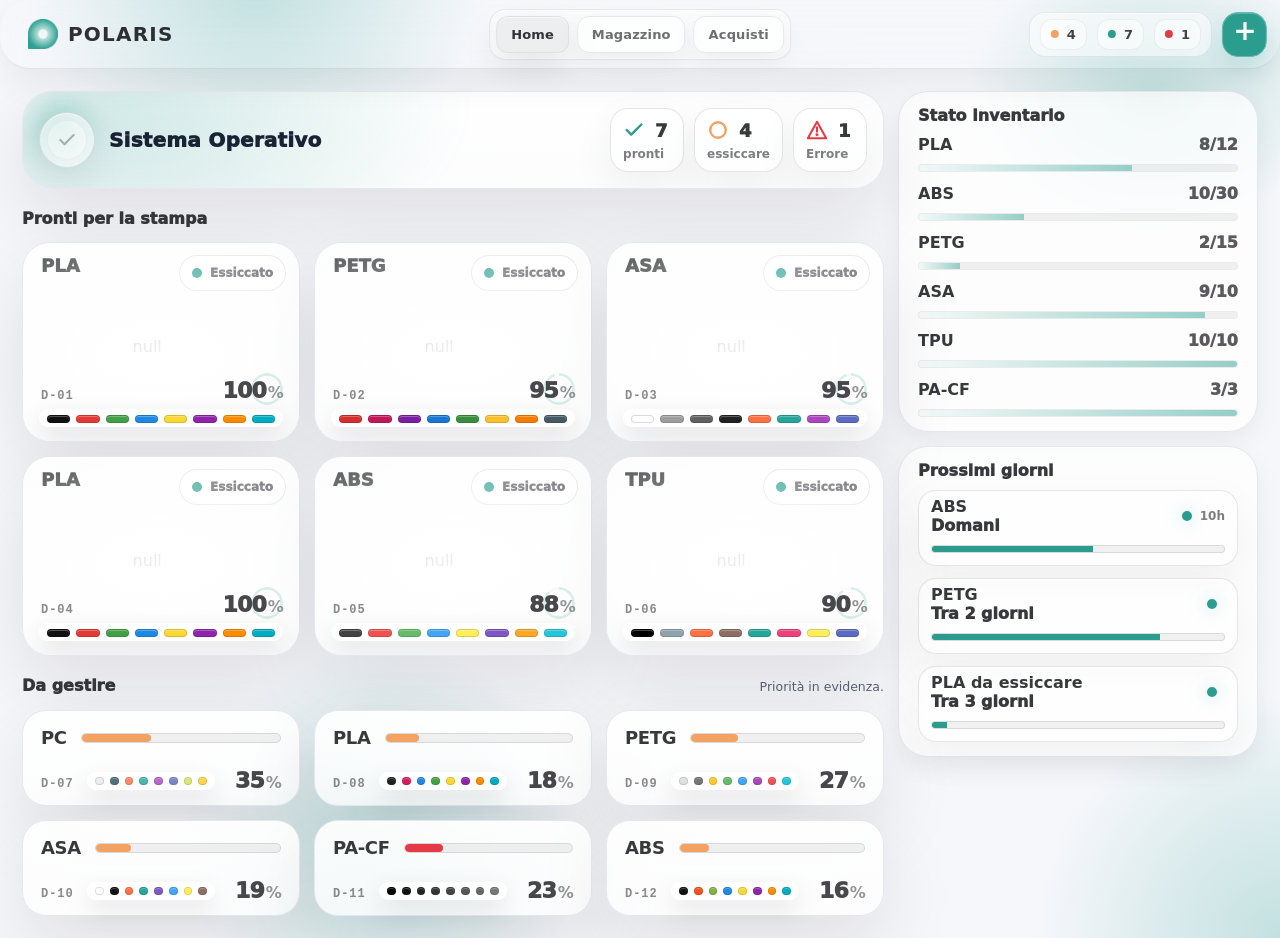
==== commit 51445e45: "On branch main 	modified:   acquisti/index.html 	modified:   aggiungi-modulo/index.html 	modified:  " ====
--- a/index.html
+++ b/index.html
@@ -3,8 +3,9 @@
 <head>
   <meta charset="utf-8" />
   <meta name="viewport" content="width=device-width, initial-scale=1" />
-  <title>POLARIS — Home</title>
+  <title>POLARIS</title>
 
+  <link rel="icon" type="image/png" href="polaris_ico.png" />
   <link rel="stylesheet" href="theme.css" />
   <link rel="stylesheet" href="style.css" />
 </head>
--- a/theme.css
+++ b/theme.css
@@ -181,7 +181,6 @@
 
 .kpis{
   display:flex;
-  gap:10px;
   justify-content:flex-end;
   flex-wrap:nowrap;
   gap:10px;
@@ -525,7 +524,6 @@
   }
 
   .header.header-nav .nav{
-    width: 50%;
     justify-content: center;
   }
 
@@ -593,6 +591,7 @@
     margin-left: 0;
     justify-content: space-between;
     gap: 4px;
+    border-radius: 13px;
   }
 
   .header.header-nav .kpis.kpis-compact{
@@ -639,13 +638,23 @@
   }
 
   .header.header-nav .nav-link{
-    font-size: 11px;
+    font-size: 9px;
     padding: 7px 9px;
   }
+
+  .header.header-nav .kpi.kpi-compact .v {
+        font-size: 9px;
+    }
+
+  .header.header-nav .dot {
+    width: 6px;
+    height: 6px;
+  } 
 
   .header.header-nav .kpis.kpis-compact{
     gap: 2px;
     padding: 3px;
+    width: 30%;
   }
 
   .header.header-nav .kpi.kpi-compact{
--- a/style.css
+++ b/style.css
@@ -1,6 +1,5 @@
 /* HOME — POLARIS system overview (page-specific) */
 .home-layout{
-  margin-top:14px;
   display:grid;
   grid-template-columns: 1fr 360px;
   gap:14px;
@@ -140,7 +139,7 @@
   border:1px solid rgba(20,16,20,0.10);
   background: rgba(255,255,255,0.62);
   box-shadow: 0 16px 44px rgba(16,10,20,0.06), inset 0 1px 0 rgba(255,255,255,0.60);
-  min-width: 92px;
+  min-width: 74px;
 }
 
 .sys-kpi-top{
@@ -988,7 +987,22 @@
 
   .sys-kpi{
     width: 100%;
-  }
+    padding: 6px 6px 6px 8px;
+  }
+
+  .sys-kpi-ico {
+    width: 16px;
+    height: 16px;
+  }
+
+  .sys-kpi-ico svg {
+    width: 16px;
+    height: 16px;
+  }
+
+  .sys-kpi-num {
+     font-size: 12px;
+    }
 
   .ready-card{
     min-height: 176px;
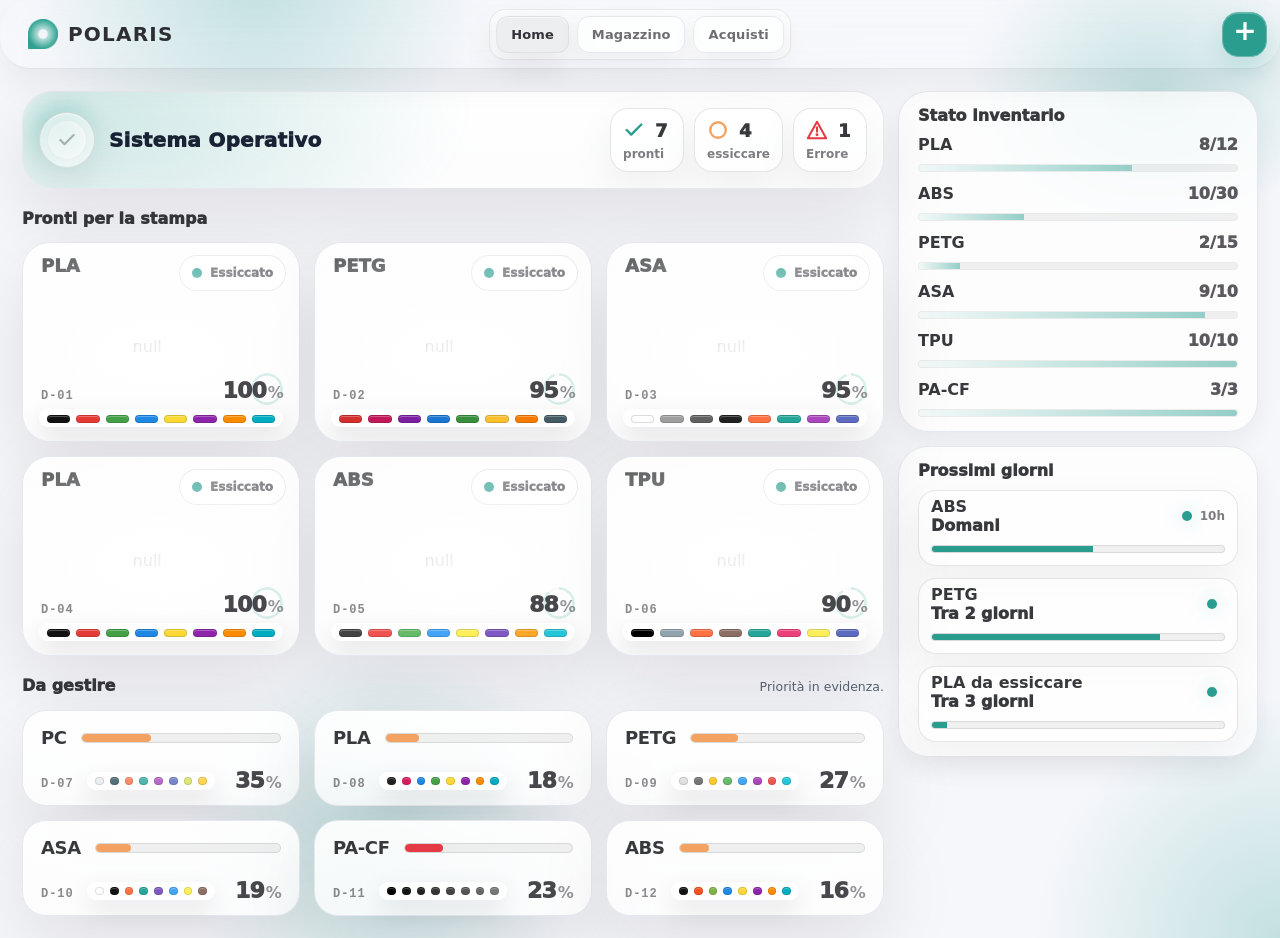
==== commit ab4336cf: "On branch main 	modified:   index.html     modified:   style.css 	modified:   acquisti/index.html 	m" ====
--- a/index.html
+++ b/index.html
@@ -27,24 +27,10 @@
       <a class="nav-link" href="magazzino/index.html">Magazzino</a>
       <a class="nav-link" href="acquisti/index.html">Acquisti</a>
     </nav>
-<div class="nav-Kpi">
-    <div class="kpis kpis-compact" aria-label="Stato moduli">
-      <div class="kpi kpi-compact" title="Da essiccare">
-        <span class="dot is-dry"></span>
-        <span class="v">4</span>
-      </div>
-      <div class="kpi kpi-compact" title="Essiccato">
-        <span class="dot is-done"></span>
-        <span class="v">7</span>
-      </div>
-      <div class="kpi kpi-compact" title="Errore">
-        <span class="dot is-err"></span>
-        <span class="v">1</span>
-      </div>
-    </div>
-    <a class="header-cta" href="aggiungi-modulo/index.html">
-  <span aria-hidden="true">+</span>
-</a>
+    <div class="nav-Kpi">
+      <a class="header-cta" href="aggiungi-modulo/index.html">
+       <span aria-hidden="true">+</span>
+      </a>
     </div>
   </div>
 </header>
--- a/style.css
+++ b/style.css
@@ -8,6 +8,13 @@
 
 .home-left{ display:flex; flex-direction:column; gap:14px; }
 .home-right{ display:flex; flex-direction:column; gap:14px; }
+
+.nav-Kpi{
+  position: absolute;
+  display: flex;
+  gap: 10px;
+  padding-right: 13px;
+}
 
 /* ---- System card ---- */
 .sys{
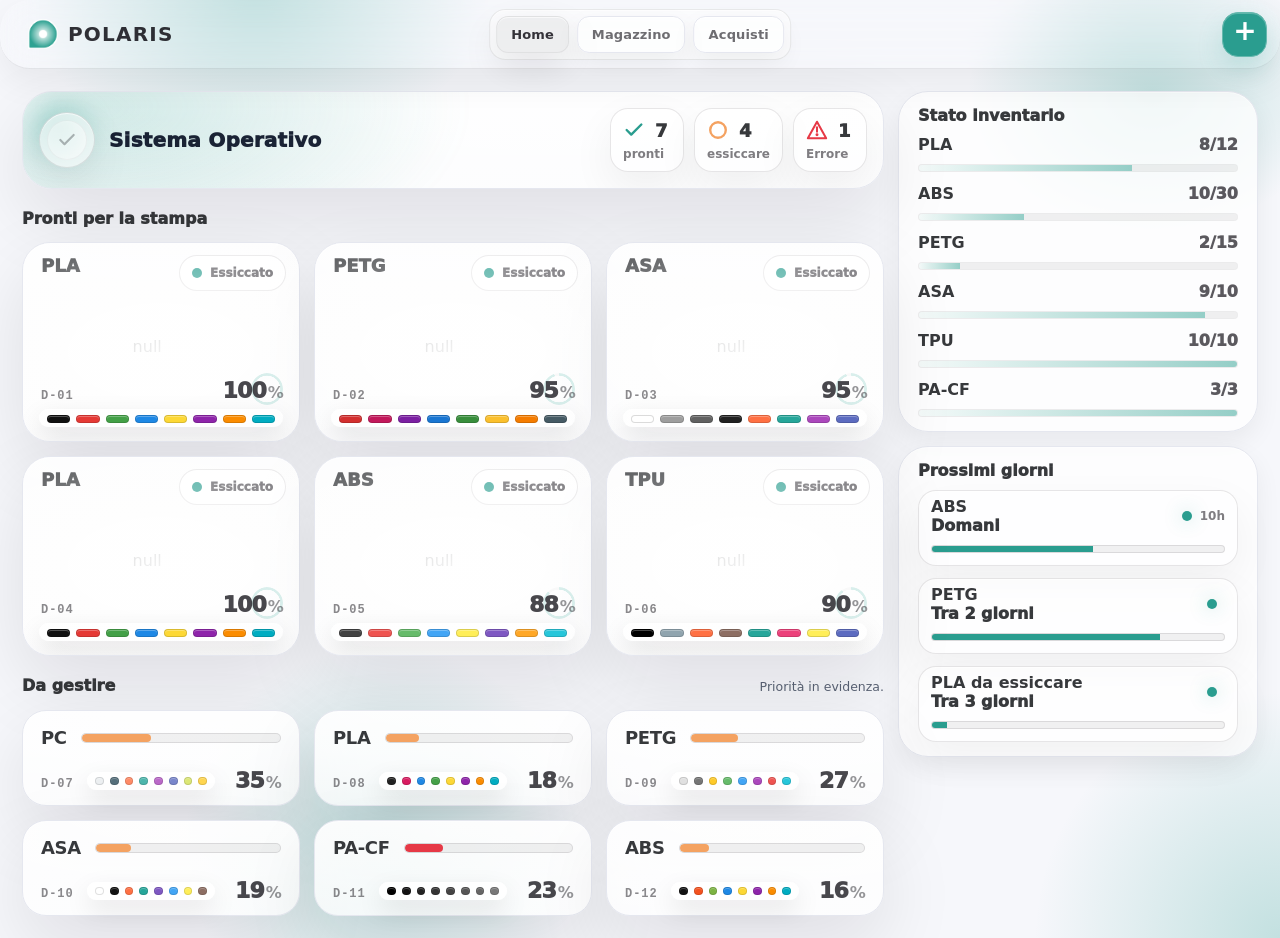
==== commit 8132ff58: "modified:   acquisti/index.html 	modified:   aggiungi-modulo/index.html 	modified:   index.html 	mod" ====
--- a/index.html
+++ b/index.html
@@ -17,7 +17,7 @@
   <div class="header-inner">
     <div class="brand">
       <div class="brand-link">
-          <img src="polaris_logo.png" alt="Logo POLARIS" class="brand-mark">
+          <img src="polaris_ico.png" alt="Logo POLARIS" class="brand-mark">
           <span class="logo">POLARIS</span>
       </div>
     </div>
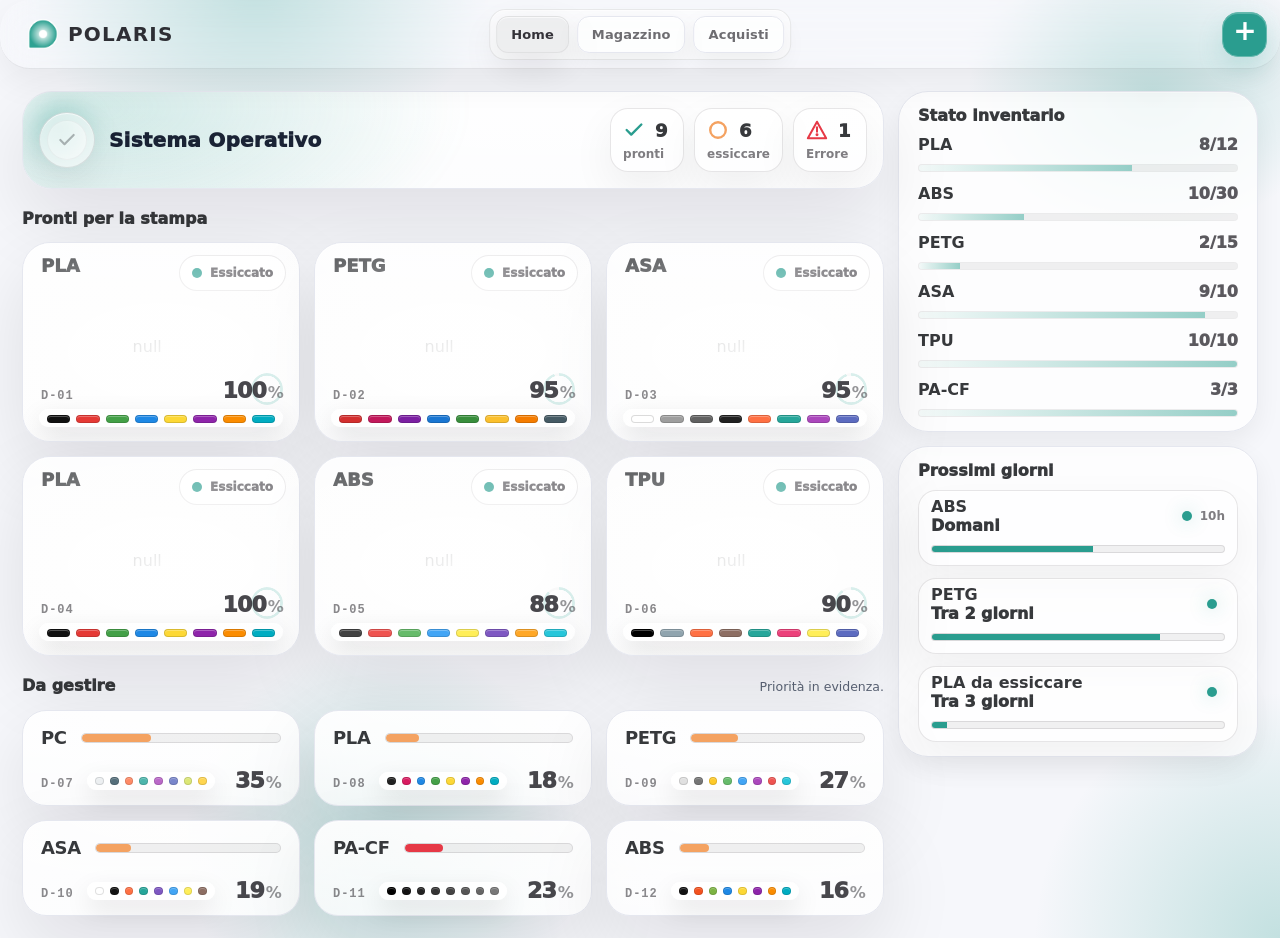
==== commit 9e44861d: "On branch main  Changes to be committed: 	modified:   acquisti/index.html 	modified:   index.html  m" ====
--- a/index.html
+++ b/index.html
@@ -69,7 +69,7 @@
       <path d="M20 6L9 17l-5-5" fill="none" stroke="currentColor" stroke-width="2.6" stroke-linecap="round" stroke-linejoin="round"/>
     </svg>
   </span>
-  <span class="sys-kpi-num">7</span>
+  <span class="sys-kpi-num">9</span>
 </div>
               <div class="sys-kpi-label">pronti</div>
             </div>
@@ -81,7 +81,7 @@
       <circle cx="12" cy="12" r="8.5" fill="none" stroke="currentColor" stroke-width="2.6"/>
     </svg>
   </span>
-  <span class="sys-kpi-num">4</span>
+  <span class="sys-kpi-num">6</span>
 </div>
               <div class="sys-kpi-label">essiccare</div>
             </div>
--- a/style.css
+++ b/style.css
@@ -765,6 +765,10 @@
 }
 
 @media (max-width: 720px){
+  .header.header-nav .nav-Kpi {
+    width: unset;
+  }
+
   .home-layout{
     margin-top: 10px;
     gap: 12px;
